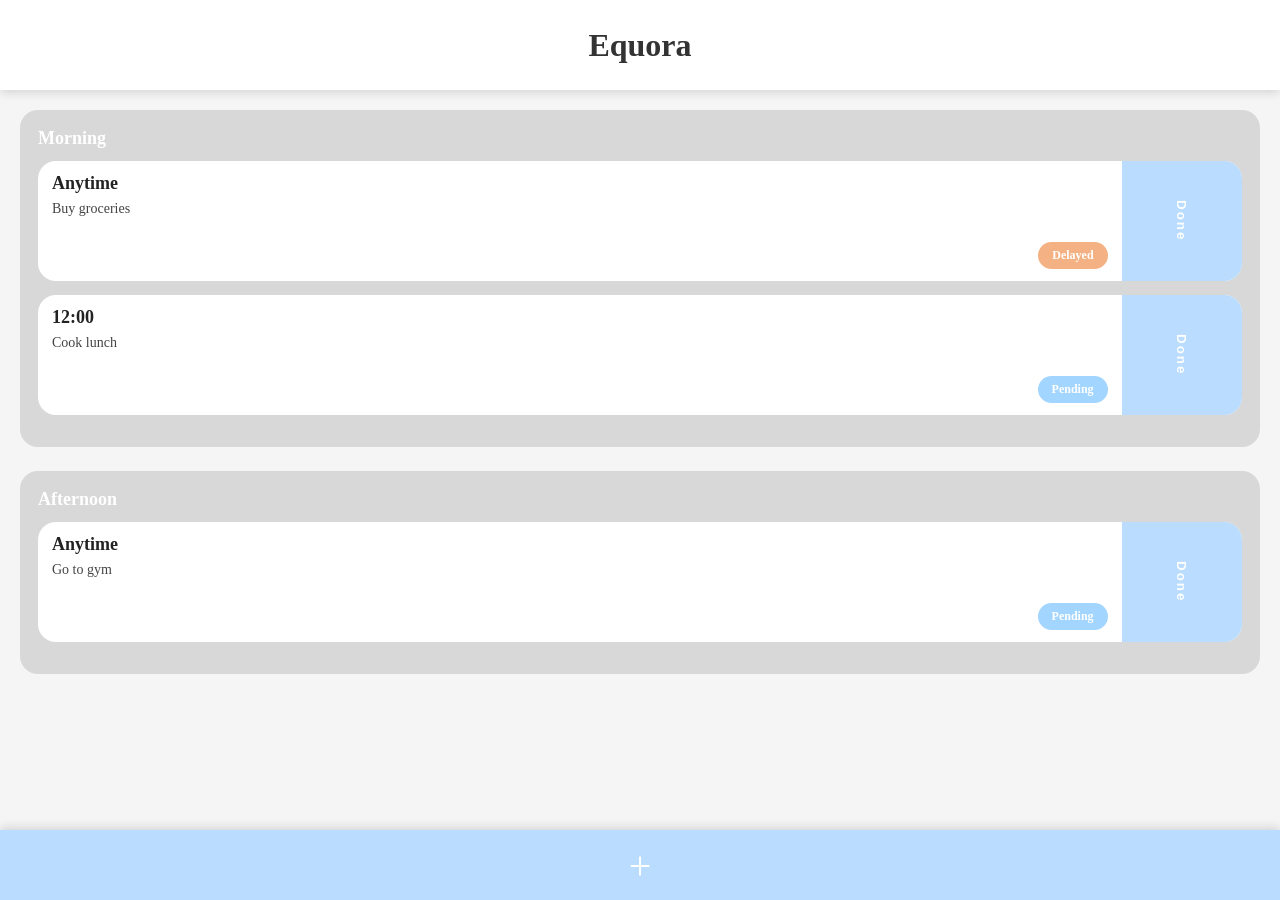
==== mobile/index.html @ 88b73e4c "feat(mobile): index" ====
<!DOCTYPE html>
<html lang="en">
<head>
    <meta charset="UTF-8">
    <meta name="viewport" content="width=device-width, initial-scale=1.0">
    <title>Equora - Task Manager</title>
    <link rel="stylesheet" href="mobile.css"/>
    <link rel="stylesheet" href="card.css"/>
    <link rel="stylesheet" href="style.css"/>
</head>
<body>
<div class="app">

<header class="header">
    <h1>Equora</h1>
</header>

<main class="content">
    <div class="list" id="list"></div>
</main>

<footer class="footer" id="footer">

    <div class="plus-area" id="toggleBtn">
      +
    </div>

    <div class="drag-bar"></div>

    <div class="footer-panel">
        <h3>操作面板</h3>
        <p>这里是展开内容</p>
    </div>
</footer>

</div>
</body>

<script type="module" src="../scripts/cardlist.js"></script>
<script>
  const footer = document.getElementById('footer');
  const toggleBtn = document.getElementById('toggleBtn');

  toggleBtn.addEventListener('click', () => {
    footer.classList.add('open');
  });

  // 点击 drag bar 收起
  const dragBar = document.querySelector('.drag-bar');

  dragBar.addEventListener('click', () => {
    footer.classList.remove('open');
  });
</script>

</html>
---- mobile/mobile.css ----
* {
  margin: 0;
  padding: 0;
  box-sizing: border-box;

  -webkit-tap-highlight-color: transparent;
}

:root {
    --button-color-enable: #b9dcff;
}

html,
body {
  height: 100%;
}

.app {
  position: relative;
  height: 100vh;
  overflow: hidden;
  display: flex;
  flex-direction: column;
}
---- mobile/card.css ----
/* timebox */
.timebox {
  background: #d8d8d8;

  border-radius: 18px;

  padding: 18px;

  margin-bottom: 24px;
}

.timebox-title {
  font-size: 18px;
  font-weight: 700;

  color: white;

  margin-bottom: 12px;
}

.task-item {
  display: flex;

  border-radius: 18px;

  overflow: hidden;

  background: white;

  margin-bottom: 14px;

  min-height: 120px;
}

.task-content {
  flex: 1;

  padding: 12px 14px;

  display: flex;
  flex-direction: column;
}

.task-title {
  font-size: 18px;
  font-weight: 700;

  color: #222;

  margin-bottom: 8px;
}

.task-desc {
  font-size: 14px;

  color: #444;

  line-height: 1;

  margin-bottom: 4px;
}

.task-status {
  margin-top: auto;

  align-self: flex-end;

  padding: 6px 14px;

  border-radius: 999px;

  font-size: 12px;
  font-weight: 600;
}

.task-status.Pending {
  background: #a2d5ff;
  color: white;
}

.task-status.Delayed {
  background: #F4B183;
  color: white;
}

.task-status.Done {
  background: #6feca1;
  color: white;
}

.done-btn {
  width: 10%;

  border: none;

  background: var(--button-color-enable);

  color: white;

  font-weight: 900;

  cursor: pointer;

  writing-mode: vertical-rl;

  text-orientation: mixed;

  letter-spacing: 2px;

  transition: background 0.2s ease;
}
---- mobile/style.css ----
/* header 固定 10% */
.header {
  height: 10%;
  min-height: 60px;

  display: flex;
  align-items: center;
  justify-content: center;

  box-shadow: 0 2px 10px rgba(0,0,0,0.15);

  z-index: 2;
}

.header h1 {
    color: #333;
}

/* content */
.content {
  flex: 1;
  overflow-y: auto;
  background: #f5f5f5;
}

.list {
  padding: 20px;
}

.item {
  height: 80px;
  margin-bottom: 12px;

  background: white;
  border-radius: 12px;

  display: flex;
  align-items: center;
  padding-left: 20px;
}

/* footer */
.footer {
  position: absolute;
  left: 0;
  bottom: 0;

  width: 100%;

  height: 70px;
  background: var(--button-color-enable);
  
  transition:
    width 0.3s ease,
    height 0.3s ease,
    background 0.3s ease;

  overflow: hidden;

  z-index: 100;
  box-shadow: 0 -2px 10px rgba(0,0,0,0.15);
}

/* 展开后 */
.footer.open {
  width: 100%;
  height: 360px;

  left: 0;
  bottom: 0;

  transform: none;

  background: white;
}

.plus-area {
  width: 100%;
  height: 100%;

  display: flex;
  justify-content: center;
  align-items: center;

  font-size: 40px;
  color: white;

  cursor: pointer;

  transition: opacity 0.2s ease;
}

/* 展开后隐藏 */
.footer.open .plus-area {
  opacity: 0;
  pointer-events: none;
}

/* 拖拽条 */
.drag-bar {
  position: absolute;

  top: 12px;
  left: 50%;

  transform: translateX(-50%);

  width: 48px;
  height: 6px;

  border-radius: 999px;

  background: #ccc;

  opacity: 0;

  transition: opacity 0.3s ease;
}

/* 展开后显示 */
.footer.open .drag-bar {
  opacity: 1;
}

/* 内容 */
.footer-content {
  padding: 40px 24px 24px;

  opacity: 0;

  transition: opacity 0.25s ease;
}

.footer.open .footer-content {
  opacity: 1;
}
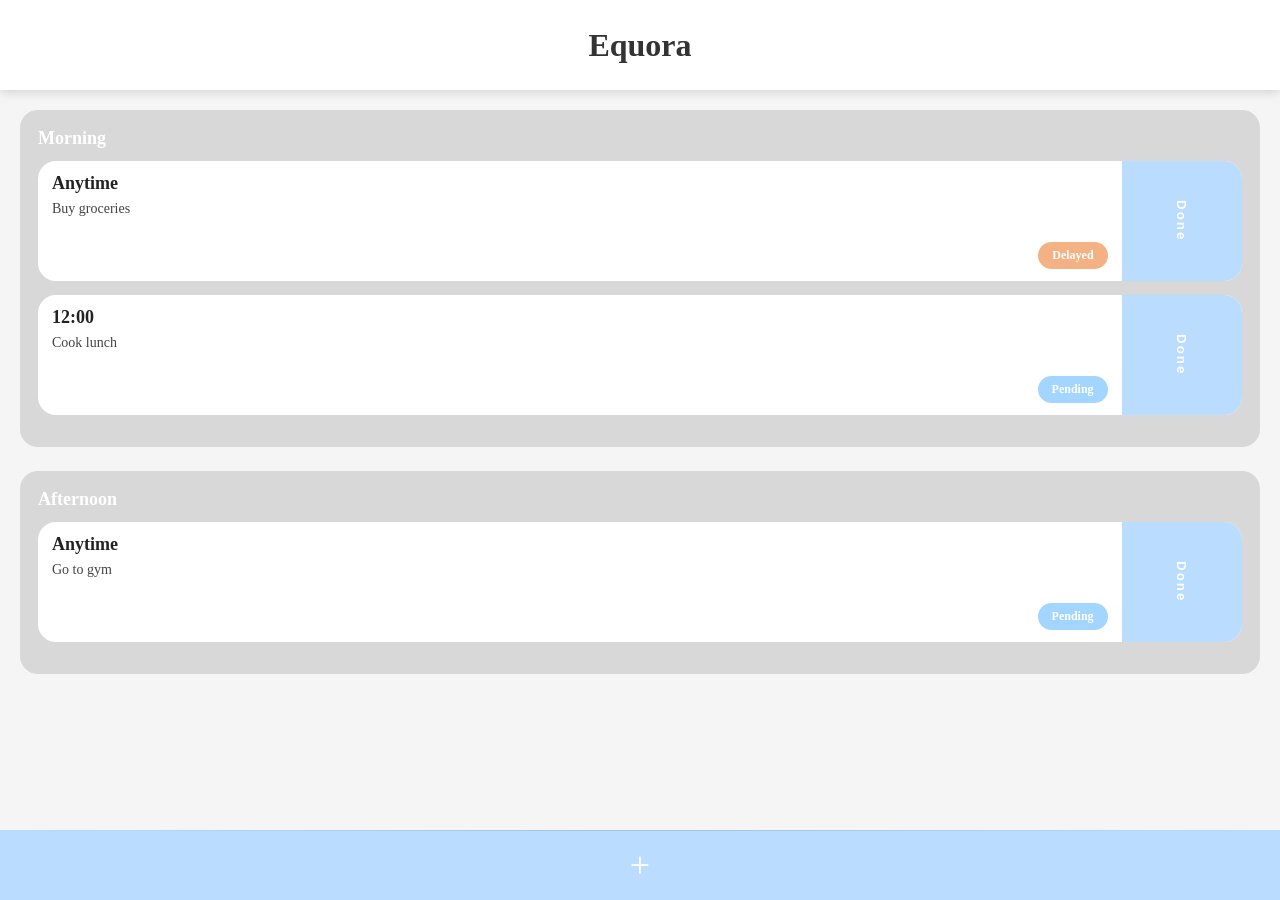
==== commit 8bc2397f: "feat(input): input box layout Co-authored-by: Copilot <copilot@github.com>" ====
--- a/mobile/index.html
+++ b/mobile/index.html
@@ -21,16 +21,30 @@
 
 <footer class="footer" id="footer">
 
-    <div class="plus-area" id="toggleBtn">
-      +
-    </div>
+  <!-- collapsed 按钮层 -->
+  <div class="plus-area" id="plusArea">
+    +
+  </div>
+
+  <!-- expanded 内容层 -->
+  <div class="footer-expanded">
 
     <div class="drag-bar"></div>
 
-    <div class="footer-panel">
-        <h3>操作面板</h3>
-        <p>这里是展开内容</p>
+    <div class="footer-header">
+      Create Task
     </div>
+
+    <div class="input-row">
+      <button class="mic-btn">
+        <img src="../assets/microphone.svg" />
+      </button>
+      <input class="task-input" placeholder="Enter task..."/>
+      <button class="submit-btn">↑</button>
+    </div>
+
+  </div>
+
 </footer>
 
 </div>
@@ -38,18 +52,16 @@
 
 <script type="module" src="../scripts/cardlist.js"></script>
 <script>
-  const footer = document.getElementById('footer');
-  const toggleBtn = document.getElementById('toggleBtn');
-
-  toggleBtn.addEventListener('click', () => {
-    footer.classList.add('open');
+  document.getElementById('plusArea')
+  .addEventListener('click', () => {
+    document.getElementById('footer')
+      .classList.add('open');
   });
 
-  // 点击 drag bar 收起
-  const dragBar = document.querySelector('.drag-bar');
-
-  dragBar.addEventListener('click', () => {
-    footer.classList.remove('open');
+  document.querySelector('.drag-bar')
+  .addEventListener('click', () => {
+    document.getElementById('footer')
+      .classList.remove('open');
   });
 </script>
 
--- a/mobile/style.css
+++ b/mobile/style.css
@@ -46,57 +46,82 @@
   bottom: 0;
 
   width: 100%;
-
   height: 70px;
-  background: var(--button-color-enable);
-  
-  transition:
-    width 0.3s ease,
-    height 0.3s ease,
-    background 0.3s ease;
+  background: #b9dcff;
 
   overflow: hidden;
 
+  transition: all 0.3s ease;
+
   z-index: 100;
-  box-shadow: 0 -2px 10px rgba(0,0,0,0.15);
 }
 
 /* 展开后 */
 .footer.open {
+  height: 160px;
+  background: white;
+}
+
+.footer::before {
+  content: "";
+
+  position: absolute;
+  top: 0;
+  left: 0;
+
   width: 100%;
-  height: 360px;
-
+  height: 1px;
+
+  background: linear-gradient(
+    to right,
+    transparent,
+    rgba(0,0,0,0.12),
+    transparent
+  );
+}
+
+.plus-area {
+  position: absolute;
+
+  top: 0;
   left: 0;
-  bottom: 0;
-
-  transform: none;
-
-  background: white;
-}
-
-.plus-area {
+
   width: 100%;
-  height: 100%;
-
-  display: flex;
-  justify-content: center;
-  align-items: center;
-
-  font-size: 40px;
+  height: 70px;
+
+  display: flex;
+  align-items: center;
+  justify-content: center;
+
+  font-size: 36px;
   color: white;
 
-  cursor: pointer;
-
-  transition: opacity 0.2s ease;
-}
-
-/* 展开后隐藏 */
+  z-index: 10;
+}
+
 .footer.open .plus-area {
   opacity: 0;
   pointer-events: none;
-}
-
-/* 拖拽条 */
+  transform: scale(0.8);
+}
+
+.footer-expanded {
+  position: relative;
+
+  padding-top: 24px;
+
+  opacity: 0;
+  transform: translateY(10px);
+
+  transition: all 0.25s ease;
+}
+
+.footer.open .footer-expanded {
+  opacity: 1;
+  transform: translateY(0);
+  pointer-events: auto;
+}
+
 .drag-bar {
   position: absolute;
 
@@ -115,22 +140,87 @@
   opacity: 0;
 
   transition: opacity 0.3s ease;
-}
-
-/* 展开后显示 */
+
+  margin-bottom: 12px;
+}
+
 .footer.open .drag-bar {
   opacity: 1;
 }
 
-/* 内容 */
-.footer-content {
-  padding: 40px 24px 24px;
-
-  opacity: 0;
-
-  transition: opacity 0.25s ease;
-}
-
 .footer.open .footer-content {
   opacity: 1;
+}
+
+.footer-header {
+  font-size: 24px;
+  font-weight: 700;
+  color: #222;
+
+  padding: 8px 20px;
+}
+
+.input-row {
+  display: flex;
+  align-items: center;
+
+  gap: 10px;
+
+  padding: 12px 16px;
+}
+
+.mic-btn {
+  width: 36px;
+  height: 36px;
+
+  border: none;
+  background: none;
+
+  display: flex;
+  align-items: center;
+  justify-content: center;
+
+  padding: 2px;
+
+  flex-shrink: 0;
+}
+
+.task-input {
+  flex: 1;
+
+  height: 40px;
+
+  border: none;
+  outline: none;
+
+  border-radius: 999px;
+  
+
+  background: #eee;
+
+  padding: 0 16px;
+
+  font-size: 15px;
+}
+
+.submit-btn {
+  width: 40px;
+  height: 40px;
+
+  border-radius: 50%;
+
+  border: none;
+
+  background: grey;
+  color: white;
+
+  font-size: 24px;
+  font-weight: bold;
+  font-family: consolas, monospace;
+
+  display: flex;
+  align-items: center;
+  justify-content: center;
+
+  flex-shrink: 0;
 }
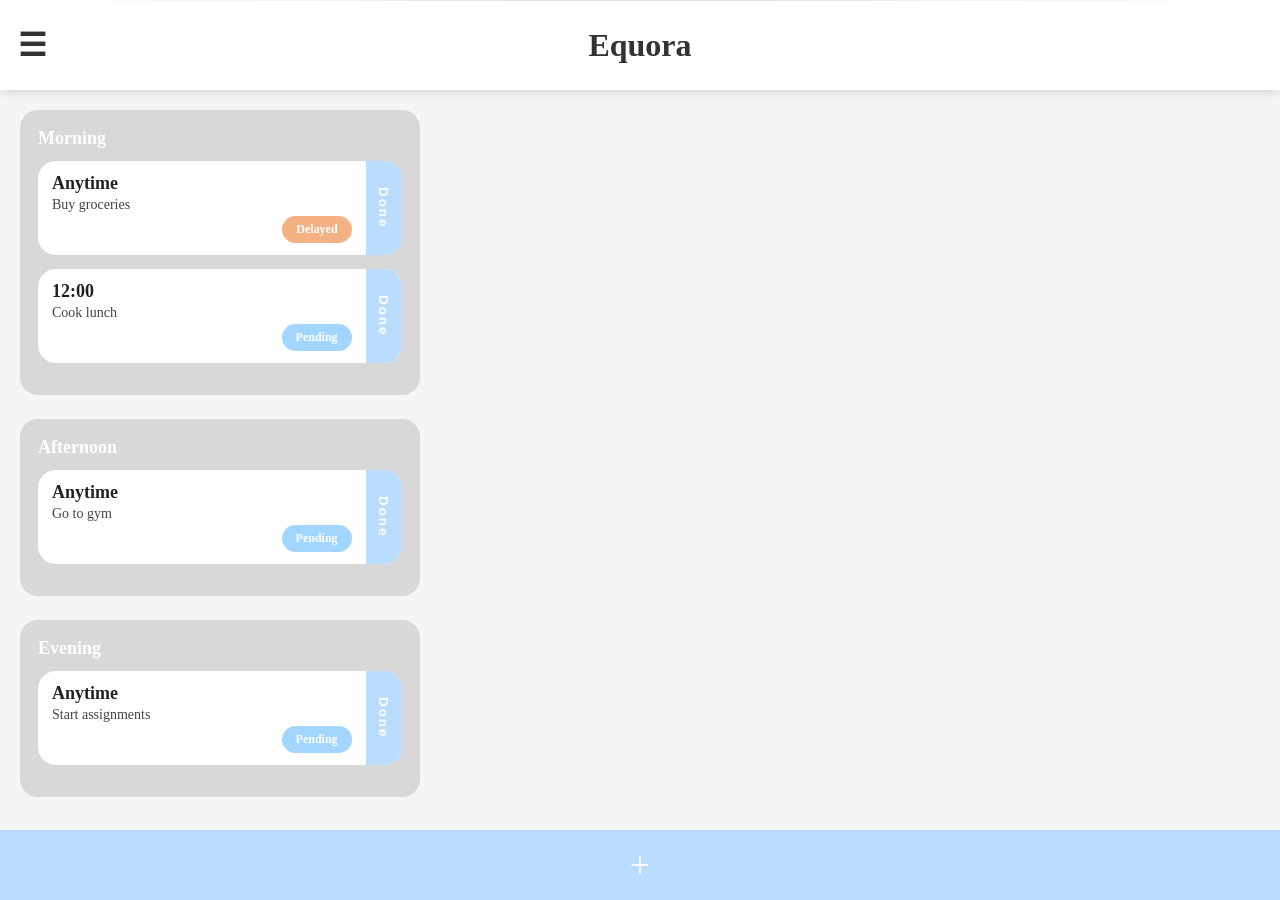
==== commit 2f4b16a5: "feat(mobile): implement task management UI with detail view and dynamic card rendering" ====
--- a/mobile/index.html
+++ b/mobile/index.html
@@ -6,13 +6,17 @@
     <title>Equora - Task Manager</title>
     <link rel="stylesheet" href="mobile.css"/>
     <link rel="stylesheet" href="card.css"/>
-    <link rel="stylesheet" href="style.css"/>
+    <link rel="stylesheet" href="index.css"/>
 </head>
 <body>
 <div class="app">
 
 <header class="header">
+    <button class="header-btn">☰</button>
+
     <h1>Equora</h1>
+
+    <div class="header-spacer"></div>
 </header>
 
 <main class="content">
@@ -37,9 +41,9 @@
 
     <div class="input-row">
       <button class="mic-btn">
-        <img src="../assets/microphone.svg" />
+        <img src="../assets/microphone.svg"  alt=""/>
       </button>
-      <input class="task-input" placeholder="Enter task..."/>
+      <textarea class="task-input" placeholder="Enter task..." rows="1"></textarea>
       <button class="submit-btn">↑</button>
     </div>
 
--- a/mobile/mobile.css
+++ b/mobile/mobile.css
@@ -8,6 +8,8 @@
 
 :root {
     --button-color-enable: #b9dcff;
+    --button-color-warn: #F4B183;
+    --button-color-caution: #E37D7D;
 }
 
 html,
@@ -21,4 +23,47 @@
   overflow: hidden;
   display: flex;
   flex-direction: column;
+}
+
+.header {
+  height: 10%;
+  min-height: 60px;
+
+  display: flex;
+  align-items: center;
+  justify-content: center;
+
+  box-shadow: 0 2px 10px rgba(0,0,0,0.15);
+
+  z-index: 2;
+}
+
+.header-btn {
+  background: none;
+  border: none;
+  color: #333;
+
+  font-size: 32px;
+  font-weight: 600;
+  width: 64px;
+
+  cursor: pointer;
+}
+
+.header-title {
+  flex: 1;
+  text-align: center;
+  color: #333;
+
+  font-weight: 600;
+}
+
+.header-spacer {
+  width: 64px;
+}
+
+.header h1 {
+    flex: 1;
+    text-align: center;
+    color: #333;
 }
--- a/mobile/card.css
+++ b/mobile/card.css
@@ -7,6 +7,7 @@
   padding: 18px;
 
   margin-bottom: 24px;
+  max-width: 400px;
 }
 
 .timebox-title {
@@ -29,7 +30,7 @@
 
   margin-bottom: 14px;
 
-  min-height: 120px;
+  min-height: 64px;
 }
 
 .task-content {
@@ -47,7 +48,7 @@
 
   color: #222;
 
-  margin-bottom: 8px;
+  margin-bottom: 4px;
 }
 
 .task-desc {
--- a/mobile/index.css
+++ b/mobile/index.css
@@ -0,0 +1,214 @@
+/* content */
+.content {
+  flex: 1;
+  overflow-y: auto;
+  background: #f5f5f5;
+}
+
+.list {
+  padding: 20px 20px 60px 20px;
+}
+
+.item {
+  height: 80px;
+  margin-bottom: 12px;
+
+  background: white;
+  border-radius: 12px;
+
+  display: flex;
+  align-items: center;
+  padding-left: 20px;
+}
+
+/* footer */
+.footer {
+  position: fixed;
+  left: 0;
+  bottom: 0;
+
+  width: 100%;
+  height: 70px;
+  background: #b9dcff;
+
+  overflow: hidden;
+
+  transition: all 0.3s ease;
+
+  z-index: 100;
+}
+
+/* 展开后 */
+.footer.open {
+  height: 160px;
+  background: white;
+}
+
+.footer::before {
+  content: "";
+
+  position: fixed;
+  top: 0;
+  left: 0;
+
+  width: 100%;
+  height: 1px;
+
+  background: linear-gradient(
+    to right,
+    transparent,
+    rgba(0,0,0,0.12),
+    transparent
+  );
+}
+
+.plus-area {
+  position: absolute;
+
+  top: 0;
+  left: 0;
+
+  width: 100%;
+  height: 70px;
+
+  display: flex;
+  align-items: center;
+  justify-content: center;
+
+  font-size: 36px;
+  color: white;
+
+  z-index: 10;
+}
+
+.footer.open .plus-area {
+  opacity: 0;
+  pointer-events: none;
+  transform: scale(0.8);
+}
+
+.footer-expanded {
+  position: relative;
+
+  padding-top: 24px;
+
+  opacity: 0;
+  transform: translateY(10px);
+
+  transition: all 0.25s ease;
+}
+
+.footer.open .footer-expanded {
+  opacity: 1;
+  transform: translateY(0);
+  pointer-events: auto;
+}
+
+.drag-bar {
+  position: absolute;
+
+  top: 12px;
+  left: 50%;
+
+  transform: translateX(-50%);
+
+  width: 48px;
+  height: 6px;
+
+  border-radius: 999px;
+
+  background: #ccc;
+
+  opacity: 0;
+
+  transition: opacity 0.3s ease;
+
+  margin-bottom: 12px;
+}
+
+.footer.open .drag-bar {
+  opacity: 1;
+}
+
+.footer.open .footer-content {
+  opacity: 1;
+}
+
+.footer-header {
+  font-size: 24px;
+  font-weight: 700;
+  color: #222;
+
+  padding: 8px 20px;
+}
+
+.input-row {
+  display: flex;
+  align-items: center;
+
+  gap: 10px;
+
+  padding: 12px 16px;
+}
+
+.mic-btn {
+  width: 36px;
+  height: 36px;
+
+  border: none;
+  background: none;
+
+  display: flex;
+  align-items: center;
+  justify-content: center;
+
+  padding: 2px;
+
+  flex-shrink: 0;
+}
+
+.mic-btn image {
+  width: 100%;
+  height: 100%;
+}
+
+.task-input {
+  flex: 1;
+
+  height: 40px;
+
+  border: none;
+  outline: none;
+
+  border-radius: 999px;
+  
+
+  background: #eee;
+
+  padding: 10px 16px;
+
+  font-size: 15px;
+  font-family: consolas, monospace;
+}
+
+.submit-btn {
+  width: 40px;
+  height: 40px;
+
+  border-radius: 50%;
+
+  border: none;
+
+  background: grey;
+  color: white;
+
+  font-size: 24px;
+  font-weight: bold;
+  font-family: consolas, monospace;
+
+  display: flex;
+  align-items: center;
+  justify-content: center;
+
+  flex-shrink: 0;
+}
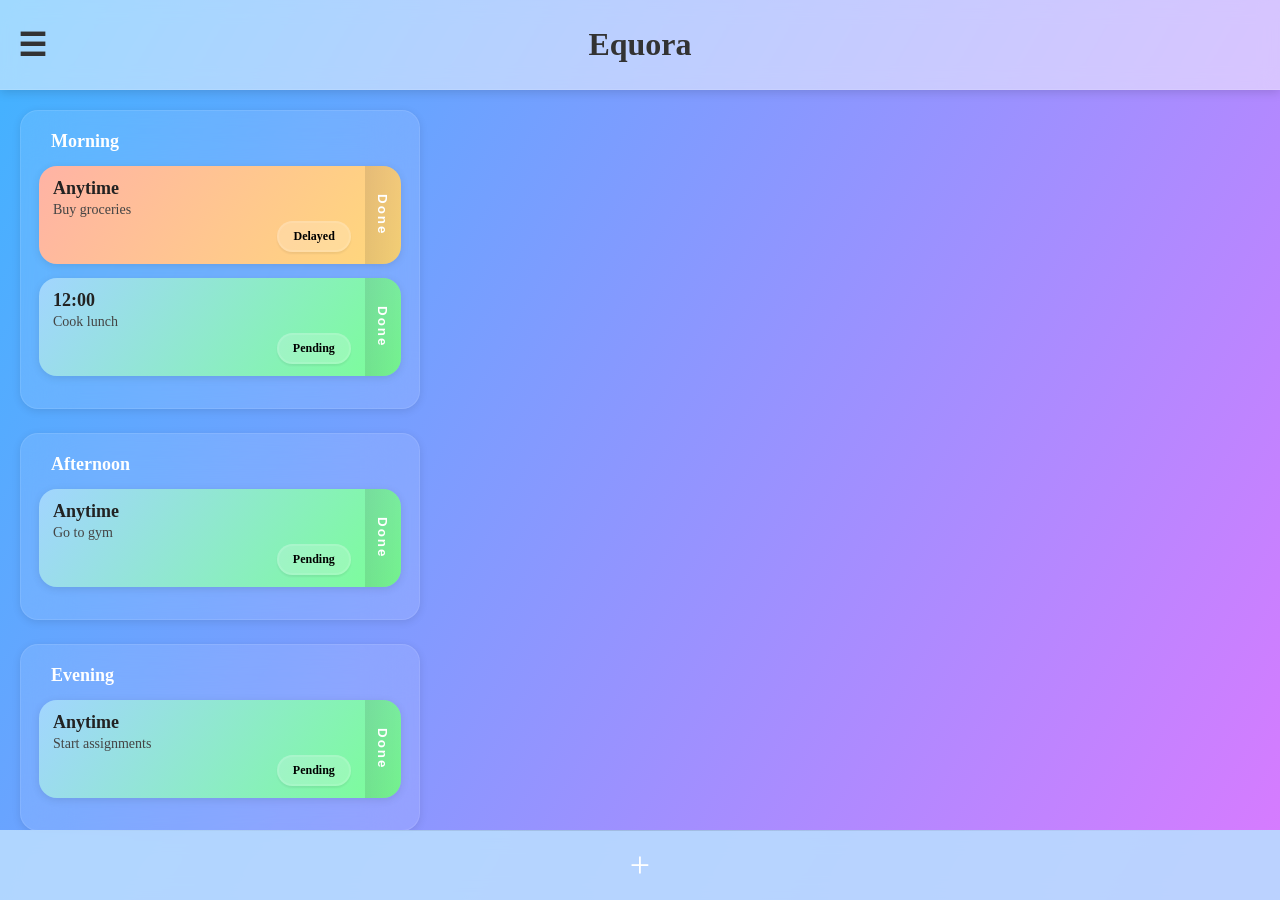
==== commit d9f79ae7: "refactor(styles): migrate card styles and update UI components" ====
--- a/mobile/index.html
+++ b/mobile/index.html
@@ -4,12 +4,12 @@
     <meta charset="UTF-8">
     <meta name="viewport" content="width=device-width, initial-scale=1.0">
     <title>Equora - Task Manager</title>
-    <link rel="stylesheet" href="mobile.css"/>
-    <link rel="stylesheet" href="card.css"/>
-    <link rel="stylesheet" href="index.css"/>
+    <link rel="stylesheet" href="style/mobile.css"/>
+    <link rel="stylesheet" href="../styles/card.css"/>
+    <link rel="stylesheet" href="style/index.css"/>
 </head>
 <body>
-<div class="app">
+<div class="app" id="app">
 
 <header class="header">
     <button class="header-btn">☰</button>
@@ -33,19 +33,25 @@
   <!-- expanded 内容层 -->
   <div class="footer-expanded">
 
-    <div class="drag-bar"></div>
-
-    <div class="footer-header">
-      Create Task
-    </div>
-
-    <div class="input-row">
-      <button class="mic-btn">
-        <img src="../assets/microphone.svg"  alt=""/>
-      </button>
-      <textarea class="task-input" placeholder="Enter task..." rows="1"></textarea>
-      <button class="submit-btn">↑</button>
-    </div>
+      <div class="drag-bar"></div>
+
+      <div class="footer-header">
+          Create Task
+      </div>
+
+      <div class="transcription-display" id="transcriptionDisplay"></div>
+
+      <div class="input-row" id="inputRow">
+          <button class="mic-btn" id="micBtn">
+              <img src="../assets/microphone.svg" alt=""/>
+          </button>
+          <button class="keyboard-btn" id="keyboardBtn">
+              <img src="../assets/keyboard.svg" alt=""/>
+          </button>
+          <textarea class="task-input" id="taskInput" placeholder="Enter task..." rows="1"></textarea>
+          <button class="hold-speak-btn" id="holdSpeakBtn">Hold to speak</button>
+          <button class="submit-btn" id="submitBtn">↑</button>
+      </div>
 
   </div>
 
@@ -56,17 +62,145 @@
 
 <script type="module" src="../scripts/cardlist.js"></script>
 <script>
-  document.getElementById('plusArea')
-  .addEventListener('click', () => {
-    document.getElementById('footer')
-      .classList.add('open');
-  });
-
-  document.querySelector('.drag-bar')
-  .addEventListener('click', () => {
-    document.getElementById('footer')
-      .classList.remove('open');
-  });
+  const plusArea = document.getElementById('plusArea');
+  const footer = document.getElementById('footer');
+  const dragBar = document.querySelector('.drag-bar');
+  const inputRow = document.getElementById('inputRow');
+  const micBtn = document.getElementById('micBtn');
+  const keyboardBtn = document.getElementById('keyboardBtn');
+  const taskInput = document.getElementById('taskInput');
+  const submitBtn = document.getElementById('submitBtn');
+  const holdSpeakBtn = document.getElementById('holdSpeakBtn');
+  const transcriptionDisplay = document.getElementById('transcriptionDisplay');
+
+  // ---------- test transcription ----------
+  const test_transcription = "I has to go to gym this afternoon, and start my Programming 1 assigment tonight.";
+
+  // ---------- Footer open / close ----------
+  plusArea.addEventListener('click', () => {
+    footer.classList.add('open');
+    updateFooterHeight();
+  });
+
+  dragBar.addEventListener('click', () => {
+    footer.classList.remove('open');
+  });
+
+  // ---------- Mic <-> Keyboard toggle ----------
+  micBtn.addEventListener('click', () => {
+    inputRow.classList.add('voice-mode');
+    updateFooterHeight();
+  });
+
+  keyboardBtn.addEventListener('click', () => {
+    inputRow.classList.remove('voice-mode');
+    updateFooterHeight();
+  });
+
+  // ---------- Submit button active state ----------
+  taskInput.addEventListener('input', () => {
+    if (taskInput.value.trim()) {
+      submitBtn.classList.add('active');
+    } else {
+      submitBtn.classList.remove('active');
+    }
+    autoResizeTaskInput();
+  });
+
+  // ---------- Task input auto-resize ----------
+  const MAX_LINES = 4;
+  const LINE_HEIGHT = 1.4;
+  const FONT_SIZE = 15;
+  const PADDING_V = 10;
+
+  function autoResizeTaskInput() {
+    taskInput.style.height = 'auto';
+    const lineHeightPx = FONT_SIZE * LINE_HEIGHT;
+    const maxHeight = lineHeightPx * MAX_LINES + PADDING_V * 2;
+    const newHeight = Math.min(taskInput.scrollHeight, maxHeight);
+    taskInput.style.height = newHeight + 'px';
+    updateFooterHeight();
+  }
+
+  // ---------- Footer height ----------
+  function updateFooterHeight() {
+    if (!footer.classList.contains('open')) return;
+
+    const expanded = footer.querySelector('.footer-expanded');
+    const needed = expanded.scrollHeight + 24; // 24px padding-top
+    footer.style.height = needed + 'px';
+  }
+
+  // ---------- Hold to speak ----------
+  let pressTimer = null;
+  let isPressed = false;
+
+  function startPress(e) {
+    e.preventDefault();
+    pressTimer = setTimeout(() => {
+      isPressed = true;
+      holdSpeakBtn.classList.add('pressed');
+      holdSpeakBtn.textContent = 'Release to submit';
+      transcriptionDisplay.textContent = test_transcription;
+      transcriptionDisplay.classList.add('visible');
+      updateFooterHeight();
+    }, 500);
+  }
+
+  function cancelPress() {
+    clearTimeout(pressTimer);
+    pressTimer = null;
+  }
+
+  function endPress() {
+    clearTimeout(pressTimer);
+    pressTimer = null;
+
+    if (isPressed) {
+      isPressed = false;
+      holdSpeakBtn.classList.remove('pressed');
+      holdSpeakBtn.textContent = 'Hold to speak';
+      transcriptionDisplay.classList.remove('visible');
+      transcriptionDisplay.textContent = '';
+
+      // Put transcription into task input
+      taskInput.value = test_transcription;
+      submitBtn.classList.add('active');
+      autoResizeTaskInput();
+
+      // Switch back to keyboard mode
+      inputRow.classList.remove('voice-mode');
+      updateFooterHeight();
+    }
+  }
+
+  holdSpeakBtn.addEventListener('mousedown', startPress);
+  holdSpeakBtn.addEventListener('touchstart', startPress, { passive: false });
+
+  holdSpeakBtn.addEventListener('mouseup', endPress);
+  holdSpeakBtn.addEventListener('touchend', endPress);
+
+  holdSpeakBtn.addEventListener('mouseleave', () => {
+    cancelPress();
+    if (isPressed) endPress({});
+  });
+
+  holdSpeakBtn.addEventListener('touchcancel', () => {
+    cancelPress();
+    if (isPressed) endPress({});
+  });
+
+  submitBtn.addEventListener('click', () => {
+      if (!submitBtn.classList.contains('active')) {
+          return;
+      }
+      // goto create page with inputs
+      const path = window.location.pathname;
+      const url = path.substring(0, path.lastIndexOf('/')) + "/create.html?input=" + taskInput.value;
+      window.location.href = url;
+  })
+
+  holdSpeakBtn.addEventListener('touchmove', cancelPress);
 </script>
 
 </html>
--- a/mobile/style/mobile.css
+++ b/mobile/style/mobile.css
@@ -0,0 +1,117 @@
+* {
+  margin: 0;
+  padding: 0;
+  box-sizing: border-box;
+
+  -webkit-tap-highlight-color: transparent;
+}
+
+:root {
+    --button-color-enable: #65b0f4;
+    --button-color-warn: #F4B183;
+    --button-color-caution: #E37D7D;
+
+    --background-gradient: linear-gradient(120deg, #40b3ff, #d97aff);
+}
+
+html,
+body {
+  height: 100%;
+}
+
+.app {
+  position: relative;
+  height: 100vh;
+  overflow: hidden;
+  display: flex;
+  flex-direction: column;
+  background-image: var(--background-gradient);
+}
+
+.header {
+  height: 10%;
+  min-height: 60px;
+
+  display: flex;
+  align-items: center;
+  justify-content: center;
+
+  box-shadow: 0 2px 10px rgba(0,0,0,0.15);
+  background-color: rgba(255, 255, 255, 0.5);
+  backdrop-filter: blur(10px);
+  border-bottom: 1px solid rgba(255, 255, 255,0.1);
+
+  z-index: 2;
+}
+
+.header-btn {
+  background: none;
+  border: none;
+  color: #333;
+
+  font-size: 32px;
+  font-weight: 600;
+  width: 64px;
+
+  cursor: pointer;
+}
+
+.header-title {
+  flex: 1;
+  text-align: center;
+  color: #333;
+
+  font-weight: 600;
+}
+
+.header-spacer {
+  width: 64px;
+}
+
+.header h1 {
+    flex: 1;
+    text-align: center;
+    color: #333;
+}
+
+.detail-actions {
+  position: fixed;
+  left: 0;
+  bottom: 0;
+  width: 100%;
+  background: rgba(224, 224, 224, 0.5);
+  backdrop-filter: blur(10px);
+  border-top: 1px solid rgba(255, 255, 255,0.1);
+  padding: 20px 24px 32px;
+  display: flex;
+  flex-direction: column;
+  gap: 12px;
+}
+
+.action-btn {
+  flex: 1;
+  padding: 14px 0;
+  border: none;
+  border-radius: 14px;
+  font-size: 15px;
+  font-weight: 700;
+  color: white;
+  cursor: pointer;
+  transition: opacity 0.2s ease;
+}
+
+.action-btn:active {
+  opacity: 0.7;
+}
+
+.action-done {
+  background: var(--button-color-enable)
+}
+
+.action-delay {
+  background: var(--button-color-warn)
+}
+
+.action-delete {
+  background: var(--button-color-caution)
+}
--- a/styles/card.css
+++ b/styles/card.css
@@ -0,0 +1,43 @@
+
+* {
+  --pending-background: linear-gradient(125deg, #a2d5ff, #7aff95);
+  --delayed-background: linear-gradient(125deg, #ffb3a5, #ffd97a);
+  --done-background: linear-gradient(125deg, #8bffa9, #ffe876);
+}
+
+.card {
+  background: rgba(255, 255, 255, 0.1);
+  backdrop-filter: blur(25px);
+  box-shadow: 0 2px 8px rgba(0, 0, 0, 0.1);
+  border: 1px solid rgba(255, 255, 255, 0.1);
+
+  border-radius: 18px;
+}
+
+.task-status {
+  margin-top: auto;
+
+  align-self: flex-end;
+
+  padding: 6px 14px;
+
+  border-radius: 999px;
+
+  font-size: 12px;
+  font-weight: 600;
+}
+
+.task-status.Pending {
+  background: #a2d5ff;
+  color: white;
+}
+
+.task-status.Delayed {
+  background: #F4B183;
+  color: white;
+}
+
+.task-status.Done {
+  background: #6feca1;
+  color: white;
+}
--- a/mobile/style/index.css
+++ b/mobile/style/index.css
@@ -0,0 +1,426 @@
+/* content */
+.content {
+  flex: 1;
+  overflow-y: auto;
+}
+
+.list {
+  padding: 20px 20px 60px 20px;
+}
+
+.item {
+  height: 80px;
+  margin-bottom: 12px;
+
+  background: white;
+  border-radius: 12px;
+
+  display: flex;
+  align-items: center;
+  padding-left: 20px;
+}
+
+/* footer */
+.footer {
+  position: fixed;
+  left: 0;
+  bottom: 0;
+
+  width: 100%;
+  height: 70px;
+  min-height: 70px;
+  max-height: 70px;
+  background: rgba(185, 220, 255, 0.9);
+  backdrop-filter: blur(10px);
+
+  overflow: hidden;
+
+  transition: all 0.3s ease;
+
+  z-index: 100;
+}
+
+/* 展开后 */
+.footer.open {
+  min-height: 160px;
+  max-height: 40%;
+  height: auto;
+  background: rgba(255, 255, 255, 0.9);
+}
+
+.footer::before {
+  content: "";
+
+  position: fixed;
+  top: 0;
+  left: 0;
+
+  width: 100%;
+  height: 1px;
+
+  background: linear-gradient(
+    to right,
+    transparent,
+    rgba(0,0,0,0.12),
+    transparent
+  );
+}
+
+.plus-area {
+  position: absolute;
+
+  top: 0;
+  left: 0;
+
+  width: 100%;
+  height: 70px;
+
+  display: flex;
+  align-items: center;
+  justify-content: center;
+
+  font-size: 36px;
+  color: white;
+
+  z-index: 10;
+}
+
+.footer.open .plus-area {
+  opacity: 0;
+  pointer-events: none;
+  transform: scale(0.8);
+}
+
+.footer-expanded {
+  position: relative;
+
+  padding-top: 24px;
+
+  opacity: 0;
+  transform: translateY(10px);
+
+  transition: all 0.25s ease;
+}
+
+.footer.open .footer-expanded {
+  opacity: 1;
+  transform: translateY(0);
+  pointer-events: auto;
+}
+
+.drag-bar {
+  position: absolute;
+
+  top: 12px;
+  left: 50%;
+
+  transform: translateX(-50%);
+
+  width: 48px;
+  height: 6px;
+
+  border-radius: 999px;
+
+  background: #ccc;
+
+  opacity: 0;
+
+  transition: opacity 0.3s ease;
+
+  margin-bottom: 12px;
+}
+
+.footer.open .drag-bar {
+  opacity: 1;
+}
+
+.footer.open .footer-content {
+  opacity: 1;
+}
+
+.footer-header {
+  font-size: 24px;
+  font-weight: 700;
+  color: #222;
+
+  padding: 8px 20px;
+}
+
+.input-row {
+  display: flex;
+  align-items: center;
+
+  gap: 10px;
+
+  padding: 12px 16px;
+}
+
+.mic-btn {
+  width: 36px;
+  height: 36px;
+
+  border: none;
+  background: none;
+
+  display: flex;
+  align-items: center;
+  justify-content: center;
+
+  padding: 2px;
+
+  flex-shrink: 0;
+}
+
+.mic-btn img {
+  width: 100%;
+  height: 100%;
+}
+
+.keyboard-btn {
+  width: 36px;
+  height: 36px;
+
+  border: none;
+  background: none;
+
+  display: none;
+  align-items: center;
+  justify-content: center;
+
+  padding: 2px;
+
+  flex-shrink: 0;
+
+  cursor: pointer;
+}
+
+.keyboard-btn img {
+  width: 100%;
+  height: 100%;
+}
+
+.voice-mode .mic-btn {
+  display: none;
+}
+
+.voice-mode .keyboard-btn {
+  display: flex;
+}
+
+.voice-mode .task-input {
+  display: none;
+}
+
+.voice-mode .hold-speak-btn {
+  display: flex;
+}
+
+.hold-speak-btn {
+  display: none;
+  flex: 1;
+
+  height: 40px;
+
+  border: none;
+  border-radius: 999px;
+
+  background: #eee;
+
+  align-items: center;
+  justify-content: center;
+
+  font-size: 15px;
+  font-weight: 600;
+  color: #888;
+
+  cursor: pointer;
+  user-select: none;
+
+  transition: background 0.2s ease, color 0.2s ease;
+}
+
+.hold-speak-btn.pressed {
+  background: #4a90d9;
+  color: white;
+}
+
+.transcription-display {
+  display: none;
+
+  margin: 8px 16px 12px;
+
+  border: 2px solid #4a90d9;
+  border-radius: 12px;
+
+  padding: 10px 14px;
+
+  font-size: 14px;
+  color: #333;
+  background: #f0f6ff;
+
+  min-height: 20px;
+}
+
+.transcription-display.visible {
+  display: block;
+}
+
+.submit-btn.active {
+  background: var(--button-color-enable);
+}
+
+.task-input {
+  flex: 1;
+
+  min-height: 40px;
+  height: auto;
+  resize: none;
+  overflow-y: auto;
+
+  border: none;
+  outline: none;
+
+  border-radius: 20px;
+
+  background: #eee;
+
+  padding: 10px 16px;
+
+  font-size: 15px;
+  line-height: 1.4;
+  font-family: consolas, monospace;
+
+  transition: height 0.15s ease;
+}
+
+.submit-btn {
+  width: 40px;
+  height: 40px;
+
+  border-radius: 50%;
+
+  border: none;
+
+  background: grey;
+  color: white;
+
+  font-size: 24px;
+  font-weight: bold;
+  font-family: consolas, monospace;
+
+  display: flex;
+  align-items: center;
+  justify-content: center;
+
+  flex-shrink: 0;
+}
+
+.timebox {
+  padding: 18px;
+  margin-bottom: 24px;
+  max-width: 400px;
+}
+
+.timebox-title {
+  font-size: 18px;
+  font-weight: 700;
+
+  color: white;
+
+  margin-bottom: 12px;
+  padding: 2px 12px;
+}
+
+.task-item {
+  display: flex;
+
+  border-radius: 18px;
+
+  overflow: hidden;
+
+  box-shadow: 0 2px 8px rgba(0, 0, 0, 0.1);
+
+  margin-bottom: 14px;
+
+  min-height: 64px;
+}
+
+.task-item.Pending {
+  background: var(--pending-background)
+}
+
+.task-item.Delayed {
+  background: var(--delayed-background)
+}
+
+.task-item.Done {
+  background: var(--done-background)
+}
+
+.task-item .status {
+  margin-top: auto;
+
+  align-self: flex-end;
+
+  padding: 6px 14px;
+
+  background-color: rgba(255, 255, 255, 0.2);
+
+  border-radius: 999px;
+  border: 2px solid rgba(255, 255, 255, 0.1);
+
+  box-shadow: 0 2px 2px rgba(0, 0, 0, 0.06);
+
+  font-size: 12px;
+  font-weight: 600;
+}
+
+.task-content {
+  flex: 1;
+
+  padding: 12px 14px;
+
+  display: flex;
+  flex-direction: column;
+}
+
+.task-title {
+  font-size: 18px;
+  font-weight: 700;
+
+  color: #222;
+
+  margin-bottom: 4px;
+}
+
+.task-desc {
+  font-size: 14px;
+
+  color: #444;
+
+  line-height: 1;
+
+  margin-bottom: 4px;
+}
+
+.done-btn {
+  width: 10%;
+
+  border: none;
+
+  background: linear-gradient(to right, rgba(0, 0, 0, 0.1), rgba(0, 0, 0, 0.05));
+
+  color: white;
+
+  font-weight: 900;
+
+  cursor: pointer;
+
+  writing-mode: vertical-rl;
+
+  text-orientation: mixed;
+
+  letter-spacing: 2px;
+
+  transition: background 0.2s ease;
+}
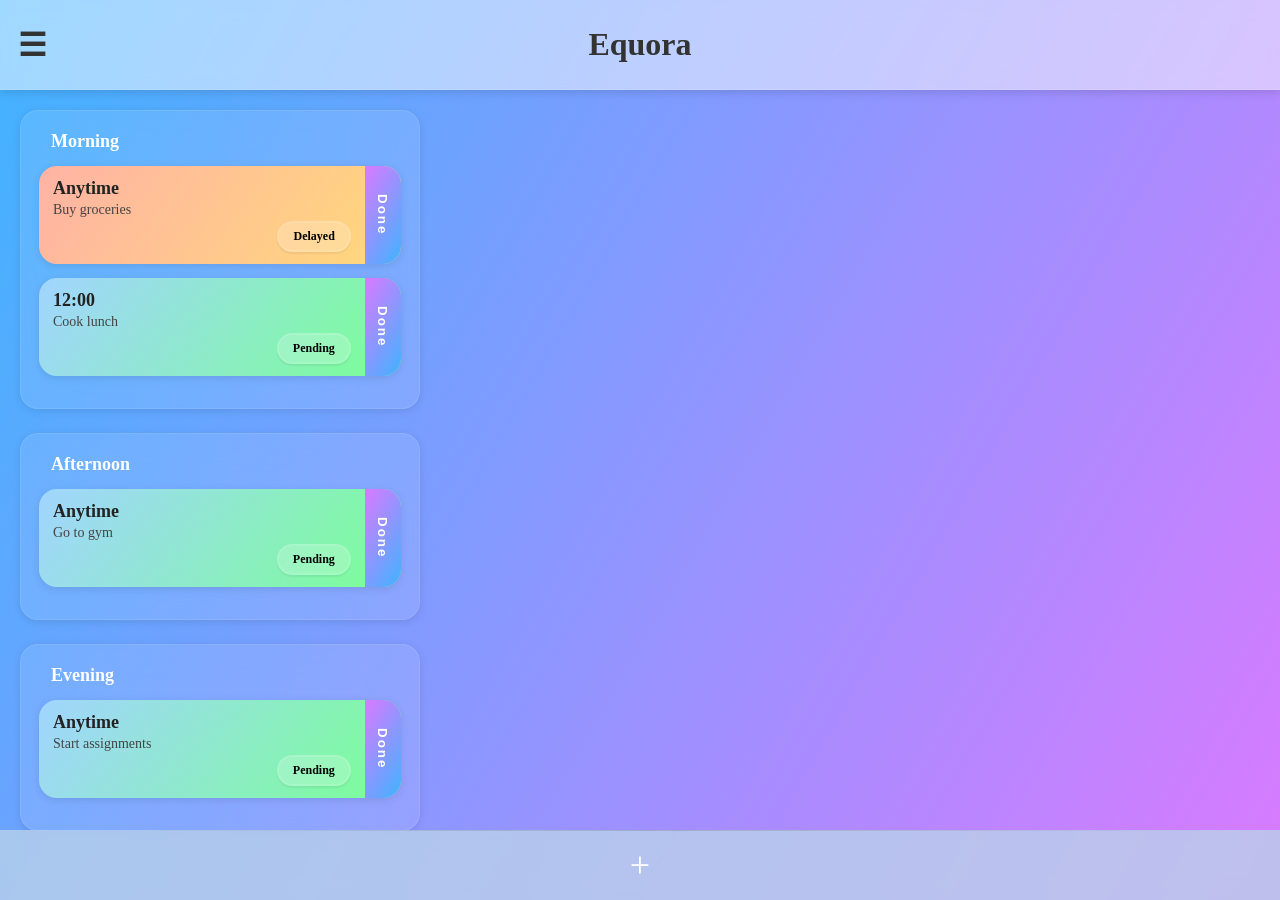
==== commit f21b3835: "feat(ui): implement desktop UI with side panel and popup modals" ====
--- a/mobile/index.html
+++ b/mobile/index.html
@@ -20,7 +20,7 @@
 </header>
 
 <main class="content">
-    <div class="list" id="list"></div>
+    <div class="list dashboard" id="list"></div>
 </main>
 
 <footer class="footer" id="footer">
@@ -61,146 +61,6 @@
 </body>
 
 <script type="module" src="../scripts/cardlist.js"></script>
-<script>
-  const plusArea = document.getElementById('plusArea');
-  const footer = document.getElementById('footer');
-  const dragBar = document.querySelector('.drag-bar');
-  const inputRow = document.getElementById('inputRow');
-  const micBtn = document.getElementById('micBtn');
-  const keyboardBtn = document.getElementById('keyboardBtn');
-  const taskInput = document.getElementById('taskInput');
-  const submitBtn = document.getElementById('submitBtn');
-  const holdSpeakBtn = document.getElementById('holdSpeakBtn');
-  const transcriptionDisplay = document.getElementById('transcriptionDisplay');
-
-  // ---------- test transcription ----------
-  const test_transcription = "I has to go to gym this afternoon, and start my Programming 1 assigment tonight.";
-
-  // ---------- Footer open / close ----------
-  plusArea.addEventListener('click', () => {
-    footer.classList.add('open');
-    updateFooterHeight();
-  });
-
-  dragBar.addEventListener('click', () => {
-    footer.classList.remove('open');
-  });
-
-  // ---------- Mic <-> Keyboard toggle ----------
-  micBtn.addEventListener('click', () => {
-    inputRow.classList.add('voice-mode');
-    updateFooterHeight();
-  });
-
-  keyboardBtn.addEventListener('click', () => {
-    inputRow.classList.remove('voice-mode');
-    updateFooterHeight();
-  });
-
-  // ---------- Submit button active state ----------
-  taskInput.addEventListener('input', () => {
-    if (taskInput.value.trim()) {
-      submitBtn.classList.add('active');
-    } else {
-      submitBtn.classList.remove('active');
-    }
-    autoResizeTaskInput();
-  });
-
-  // ---------- Task input auto-resize ----------
-  const MAX_LINES = 4;
-  const LINE_HEIGHT = 1.4;
-  const FONT_SIZE = 15;
-  const PADDING_V = 10;
-
-  function autoResizeTaskInput() {
-    taskInput.style.height = 'auto';
-    const lineHeightPx = FONT_SIZE * LINE_HEIGHT;
-    const maxHeight = lineHeightPx * MAX_LINES + PADDING_V * 2;
-    const newHeight = Math.min(taskInput.scrollHeight, maxHeight);
-    taskInput.style.height = newHeight + 'px';
-    updateFooterHeight();
-  }
-
-  // ---------- Footer height ----------
-  function updateFooterHeight() {
-    if (!footer.classList.contains('open')) return;
-
-    const expanded = footer.querySelector('.footer-expanded');
-    const needed = expanded.scrollHeight + 24; // 24px padding-top
-    footer.style.height = needed + 'px';
-  }
-
-  // ---------- Hold to speak ----------
-  let pressTimer = null;
-  let isPressed = false;
-
-  function startPress(e) {
-    e.preventDefault();
-    pressTimer = setTimeout(() => {
-      isPressed = true;
-      holdSpeakBtn.classList.add('pressed');
-      holdSpeakBtn.textContent = 'Release to submit';
-      transcriptionDisplay.textContent = test_transcription;
-      transcriptionDisplay.classList.add('visible');
-      updateFooterHeight();
-    }, 500);
-  }
-
-  function cancelPress() {
-    clearTimeout(pressTimer);
-    pressTimer = null;
-  }
-
-  function endPress() {
-    clearTimeout(pressTimer);
-    pressTimer = null;
-
-    if (isPressed) {
-      isPressed = false;
-      holdSpeakBtn.classList.remove('pressed');
-      holdSpeakBtn.textContent = 'Hold to speak';
-      transcriptionDisplay.classList.remove('visible');
-      transcriptionDisplay.textContent = '';
-
-      // Put transcription into task input
-      taskInput.value = test_transcription;
-      submitBtn.classList.add('active');
-      autoResizeTaskInput();
-
-      // Switch back to keyboard mode
-      inputRow.classList.remove('voice-mode');
-      updateFooterHeight();
-    }
-  }
-
-  holdSpeakBtn.addEventListener('mousedown', startPress);
-  holdSpeakBtn.addEventListener('touchstart', startPress, { passive: false });
-
-  holdSpeakBtn.addEventListener('mouseup', endPress);
-  holdSpeakBtn.addEventListener('touchend', endPress);
-
-  holdSpeakBtn.addEventListener('mouseleave', () => {
-    cancelPress();
-    if (isPressed) endPress({});
-  });
-
-  holdSpeakBtn.addEventListener('touchcancel', () => {
-    cancelPress();
-    if (isPressed) endPress({});
-  });
-
-  submitBtn.addEventListener('click', () => {
-      if (!submitBtn.classList.contains('active')) {
-          return;
-      }
-      // goto create page with inputs
-      const path = window.location.pathname;
-      const url = path.substring(0, path.lastIndexOf('/')) + "/create.html?input=" + taskInput.value;
-      window.location.href = url;
-  })
-
-  holdSpeakBtn.addEventListener('touchmove', cancelPress);
-</script>
+<script type="module" src="./script/index.js"></script>
 
 </html>
--- a/mobile/style/index.css
+++ b/mobile/style/index.css
@@ -30,7 +30,7 @@
   height: 70px;
   min-height: 70px;
   max-height: 70px;
-  background: rgba(185, 220, 255, 0.9);
+  background: rgb(185 209 234 / 0.8);
   backdrop-filter: blur(10px);
 
   overflow: hidden;
@@ -408,7 +408,7 @@
 
   border: none;
 
-  background: linear-gradient(to right, rgba(0, 0, 0, 0.1), rgba(0, 0, 0, 0.05));
+  background: linear-gradient(120deg, #d97aff, #40b3ff);
 
   color: white;
 
